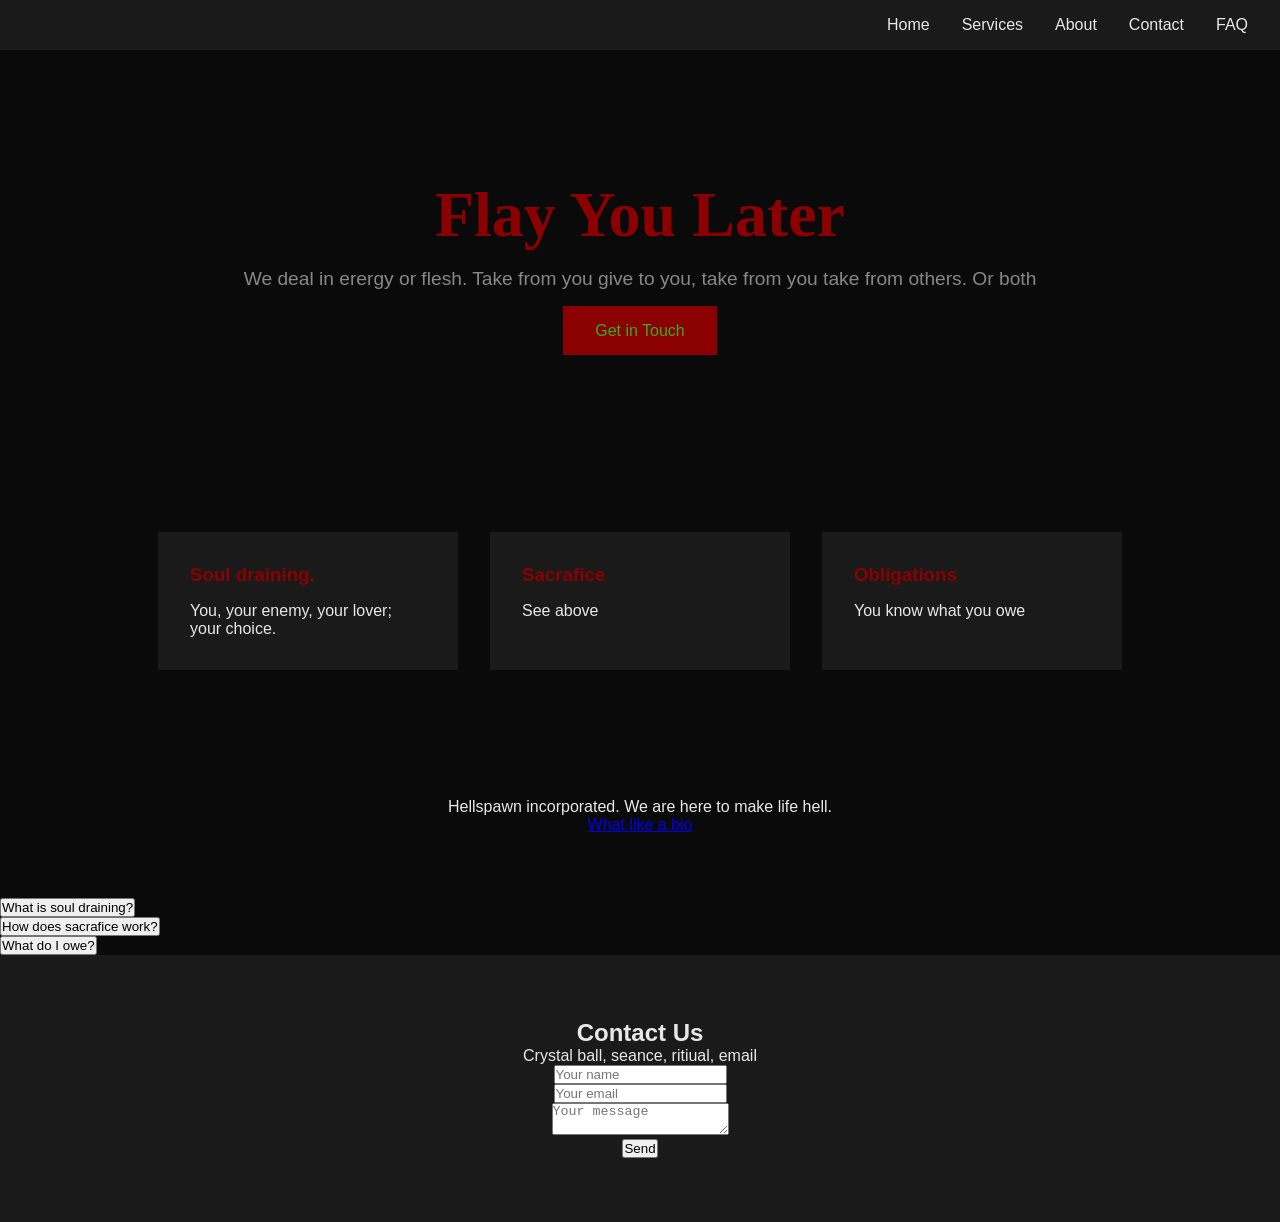
==== index.html @ a9ec4b79 "initial commit" ====
<!DOCTYPE html>
<html lang="en">
    <head>
        <meta charset="UTF-8">
        <meta name="viewport" content="width=device-width, initial-scale=1.0">
        <title>Flay You Later</title>
        <link href="https://fonts.googleapis.com/css2?family=Playfair+Display:wght@400;700&display=swap" rel="stylesheet">
        <link rel ="stylesheet" href="css/style.css">
        
    </head>
    <body>
        <header>
            <nav>
        <button class="nav-toggle" aria-label="Toggle navigation">☰</button>
        <a href="#hero">Home</a>
        <a href="#services">Services</a>
        <a href="#about">About</a>
        <a href="#contact">Contact</a>
        <a href="#faq">FAQ</a>
            </nav>
        </header>
        <main>
            <section id="hero">
                <h1>Flay You Later</h1>
                <p>We deal in erergy or flesh. Take from you give to you, take from you take from others. Or both</p>
                <a href="#contact">Get in Touch</a>

            </section>

            <section id="services">
                <div class="service-card"><h3>Soul draining.</h3>
                <p>You, your enemy, your lover; your choice.</p></div>
                <div class="service-card"><h3>Sacrafice</h3>
                <p>See above</p></div>
                <div class="service-card"><h3>Obligations</h3>
                <p>You know what you owe</p></div>
                
            </section>

            <section id="about">
                <p>Hellspawn incorporated. We are here to make life hell.</p>
                <a href="#contact">What like a bio</a>

            </section>
            <section id="faq">
                <div class="faq-item">
                    <button class="faq-question">What is soul draining?</button>
                    <div class="faq-answer">
                        <p>We extract energy from a target of your choice. Results vary.</p>
                    </div>
                </div>
                <div class="faq-item">
                    <button class="faq-question">How does sacrafice work?</button>
                    <div class="faq-answer">
                        <p>You bring the offering. We handle the ceremony</p>
                    </div>
                </div>
                <div class="faq-item">
                    <button class="faq-question">What do I owe?</button>
                    <div class="faq-answer">
                        <p>You already know. You felt it when you made the deal.</p>
                    </div>
                </div>
            </section>

            <section id="contact">
                <h2>Contact Us</h2>
                <p>Crystal ball, seance, ritiual, email</p>
                <form id="contact-form">
                    <input type="text" id="name" placeholder="Your name">
                    <p id="name-error"></p>
                    <input type="email" id="email" placeholder="Your email">
                    <p id="email-error"></p>
                    <textarea id="message" placeholder="Your message"></textarea>
                    <p id="message-error"></p>
                    <button type="submit">Send</button>
                </form>
                
            </section>
        </main>
        <footer>

        </footer>


        <script src="js/nav.js"></script>
        <script src="js/form.js"></script>
        <script src="js/accordion.js"></script>

    </body>
</html>
---- css/style.css ----
:root {
    --color-bg: #0a0a0a;
    --color-surface: #1a1a1a;
    --color-primary: #8b0000;
    --color-accent: #cc2200;
    --color-text: #e8e8e8;
    --color-text-muted: #888888;
    --font-heading: 'Georgia', serif;
    --font-body: 'Arial', serif;
    }

    * {
        margin: 0;
        padding: 0;
        box-sizing: border-box;
    }

    body {
        background-color: var(--color-bg);
        color: var(--color-text);
        font-family: var(--font-body);
    }

    nav {
        display: flex;
        justify-content: flex-end;
        padding: 1rem 2rem;
        background-color: var(--color-surface);
    }

    nav a {
        color: var(--color-text);
        text-decoration: none;
        margin-left: 2rem;
    }

    #hero {
        padding: 8rem 2rem;
        text-align: center;
    }

    #hero h1 {
        font-family: var(--font-heading);
        font-size: 4rem;
        color: var(--color-primary);
        margin-bottom: 1rem;
    }

    #hero p {
        font-size: 1.2rem;
        color: var(--color-text-muted);
        margin-bottom: 2rem;
    }

    #hero a {
        background-color: var(--color-primary);
        color: #39ac22;
        padding: 1rem 2rem;
        text-decoration: none;
    }

    #services {
        padding: 4rem 2rem;
        display: flex;
        justify-content: center;
        gap: 2rem;

    }

    .service-card {
        background-color: var(--color-surface);
        padding: 2rem;
        flex: 1;
        max-width: 300px;
    
    }

    .service-card h3 {
        color: var(--color-primary);
        margin-bottom: 1rem;
    }

    #about {
        padding: 4rem 2rem;
        text-align: center;
    }

    #contact {
        padding: 4rem 2rem;
        text-align: center;
        background-color: var(--color-surface);
    }

    .nav-toggle {
        display: none;
    }

    @media (max-width: 768px) {
        nav {
            justify-content: center;
        }

        #services {
            flex-direction: column;
            align-items: center;
        }

        .service-card {
            max-width: 100%;
            width: 100%;
        }
        .nav-toggle {
        display: block;
        background: none;
        border: none;
        color: var(--color-text);
        font-size: 1.5rem;
        cursor: pointer;
    }

    nav a {
        display: none;
    }

    nav.nav-open a {
        display: block;
    }
    }
.faq-answer {
    display: none;
}

.faq-answer.open {
    display:block;
}
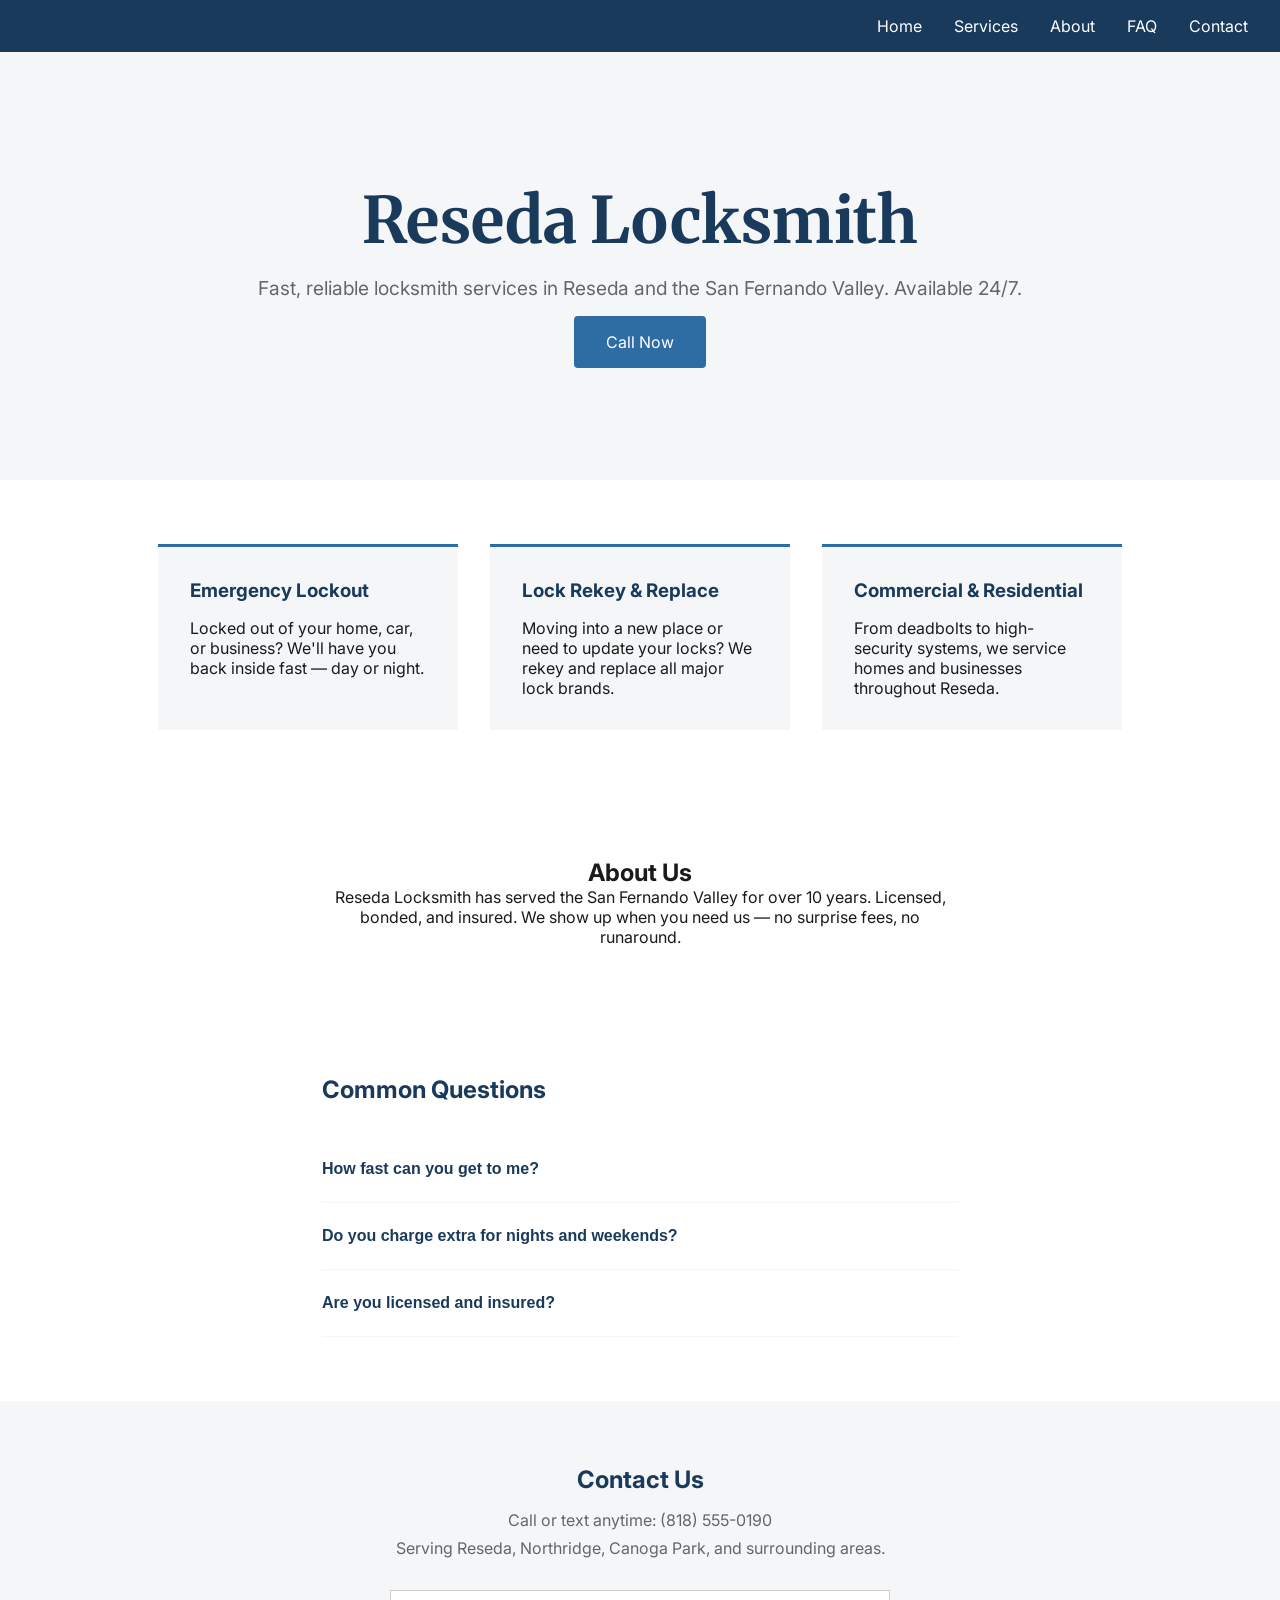
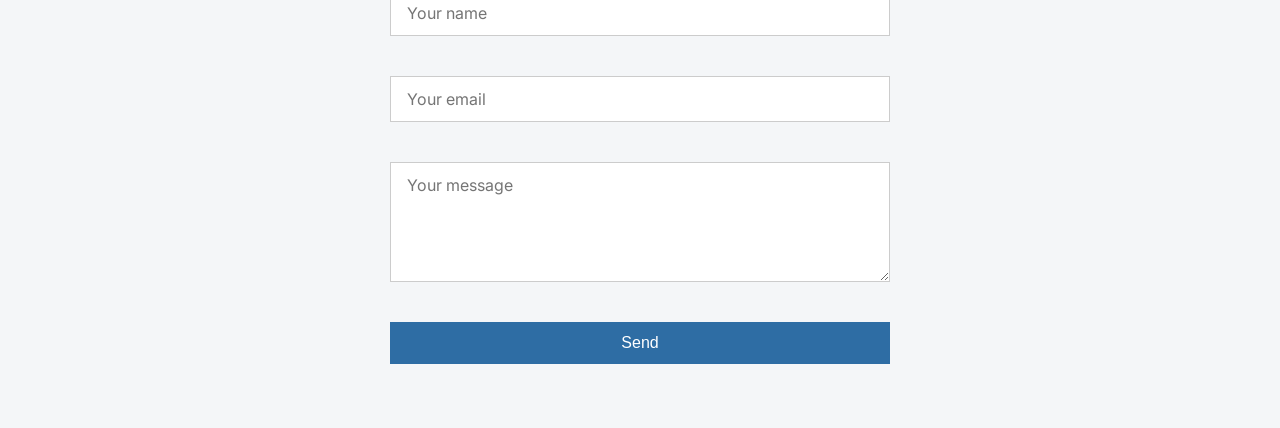
==== commit f4b26843: "fixing skeleton to professional" ====
--- a/index.html
+++ b/index.html
@@ -3,69 +3,74 @@
     <head>
         <meta charset="UTF-8">
         <meta name="viewport" content="width=device-width, initial-scale=1.0">
-        <title>Flay You Later</title>
-        <link href="https://fonts.googleapis.com/css2?family=Playfair+Display:wght@400;700&display=swap" rel="stylesheet">
-        <link rel ="stylesheet" href="css/style.css">
-        
+        <title>Reseda Locksmith</title>
+        <link href="https://fonts.googleapis.com/css2?family=Merriweather:wght@400;700&family=Inter:wght@400;700&display=swap" rel="stylesheet">
+        <link rel="stylesheet" href="css/style.css">
     </head>
     <body>
         <header>
             <nav>
-        <button class="nav-toggle" aria-label="Toggle navigation">☰</button>
-        <a href="#hero">Home</a>
-        <a href="#services">Services</a>
-        <a href="#about">About</a>
-        <a href="#contact">Contact</a>
-        <a href="#faq">FAQ</a>
+                <button class="nav-toggle" aria-label="Toggle navigation">☰</button>
+                <a href="#hero">Home</a>
+                <a href="#services">Services</a>
+                <a href="#about">About</a>
+                <a href="#faq">FAQ</a>
+                <a href="#contact">Contact</a>
             </nav>
         </header>
         <main>
             <section id="hero">
-                <h1>Flay You Later</h1>
-                <p>We deal in erergy or flesh. Take from you give to you, take from you take from others. Or both</p>
-                <a href="#contact">Get in Touch</a>
-
+                <h1>Reseda Locksmith</h1>
+                <p>Fast, reliable locksmith services in Reseda and the San Fernando Valley. Available 24/7.</p>
+                <a href="#contact">Call Now</a>
             </section>
 
             <section id="services">
-                <div class="service-card"><h3>Soul draining.</h3>
-                <p>You, your enemy, your lover; your choice.</p></div>
-                <div class="service-card"><h3>Sacrafice</h3>
-                <p>See above</p></div>
-                <div class="service-card"><h3>Obligations</h3>
-                <p>You know what you owe</p></div>
-                
+                <div class="service-card">
+                    <h3>Emergency Lockout</h3>
+                    <p>Locked out of your home, car, or business? We'll have you back inside fast — day or night.</p>
+                </div>
+                <div class="service-card">
+                    <h3>Lock Rekey & Replace</h3>
+                    <p>Moving into a new place or need to update your locks? We rekey and replace all major lock brands.</p>
+                </div>
+                <div class="service-card">
+                    <h3>Commercial & Residential</h3>
+                    <p>From deadbolts to high-security systems, we service homes and businesses throughout Reseda.</p>
+                </div>
             </section>
 
             <section id="about">
-                <p>Hellspawn incorporated. We are here to make life hell.</p>
-                <a href="#contact">What like a bio</a>
+                <h2>About Us</h2>
+                <p>Reseda Locksmith has served the San Fernando Valley for over 10 years. Licensed, bonded, and insured. We show up when you need us — no surprise fees, no runaround.</p>
+            </section>
 
-            </section>
             <section id="faq">
+                <h2>Common Questions</h2>
                 <div class="faq-item">
-                    <button class="faq-question">What is soul draining?</button>
+                    <button class="faq-question">How fast can you get to me?</button>
                     <div class="faq-answer">
-                        <p>We extract energy from a target of your choice. Results vary.</p>
+                        <p>Most jobs in Reseda we reach within 20–30 minutes.</p>
                     </div>
                 </div>
                 <div class="faq-item">
-                    <button class="faq-question">How does sacrafice work?</button>
+                    <button class="faq-question">Do you charge extra for nights and weekends?</button>
                     <div class="faq-answer">
-                        <p>You bring the offering. We handle the ceremony</p>
+                        <p>We quote the price upfront before any work begins. No surprise fees.</p>
                     </div>
                 </div>
                 <div class="faq-item">
-                    <button class="faq-question">What do I owe?</button>
+                    <button class="faq-question">Are you licensed and insured?</button>
                     <div class="faq-answer">
-                        <p>You already know. You felt it when you made the deal.</p>
+                        <p>Yes. Licensed, bonded, and insured in the state of California.</p>
                     </div>
                 </div>
             </section>
 
             <section id="contact">
                 <h2>Contact Us</h2>
-                <p>Crystal ball, seance, ritiual, email</p>
+                <p>Call or text anytime: (818) 555-0190</p>
+                <p>Serving Reseda, Northridge, Canoga Park, and surrounding areas.</p>
                 <form id="contact-form">
                     <input type="text" id="name" placeholder="Your name">
                     <p id="name-error"></p>
@@ -75,17 +80,13 @@
                     <p id="message-error"></p>
                     <button type="submit">Send</button>
                 </form>
-                
             </section>
         </main>
         <footer>
-
         </footer>
-
 
         <script src="js/nav.js"></script>
         <script src="js/form.js"></script>
         <script src="js/accordion.js"></script>
-
     </body>
 </html>
--- a/css/style.css
+++ b/css/style.css
@@ -1,119 +1,204 @@
 :root {
-    --color-bg: #0a0a0a;
-    --color-surface: #1a1a1a;
-    --color-primary: #8b0000;
-    --color-accent: #cc2200;
-    --color-text: #e8e8e8;
-    --color-text-muted: #888888;
-    --font-heading: 'Georgia', serif;
-    --font-body: 'Arial', serif;
-    }
-
-    * {
-        margin: 0;
-        padding: 0;
-        box-sizing: border-box;
-    }
-
-    body {
-        background-color: var(--color-bg);
-        color: var(--color-text);
-        font-family: var(--font-body);
-    }
-
+    --color-bg: #ffffff;
+    --color-surface: #f4f6f8;
+    --color-primary: #1a3a5c;
+    --color-accent: #2e6da4;
+    --color-text: #1a1a1a;
+    --color-text-muted: #666666;
+    --font-heading: 'Merriweather', serif;
+    --font-body: 'Inter', sans-serif;
+}
+
+* {
+    margin: 0;
+    padding: 0;
+    box-sizing: border-box;
+}
+
+body {
+    background-color: var(--color-bg);
+    color: var(--color-text);
+    font-family: var(--font-body);
+}
+
+nav {
+    display: flex;
+    justify-content: flex-end;
+    padding: 1rem 2rem;
+    background-color: var(--color-primary);
+}
+
+nav a {
+    color: #ffffff;
+    text-decoration: none;
+    margin-left: 2rem;
+}
+
+#hero {
+    padding: 8rem 2rem;
+    text-align: center;
+    background-color: var(--color-surface);
+}
+
+#hero h1 {
+    font-family: var(--font-heading);
+    font-size: 4rem;
+    color: var(--color-primary);
+    margin-bottom: 1rem;
+}
+
+#hero p {
+    font-size: 1.2rem;
+    color: var(--color-text-muted);
+    margin-bottom: 2rem;
+}
+
+#hero a {
+    background-color: var(--color-accent);
+    color: #ffffff;
+    padding: 1rem 2rem;
+    text-decoration: none;
+    border-radius: 4px;
+}
+
+#services {
+    padding: 4rem 2rem;
+    display: flex;
+    justify-content: center;
+    gap: 2rem;
+}
+
+.service-card {
+    background-color: var(--color-surface);
+    padding: 2rem;
+    flex: 1;
+    max-width: 300px;
+    border-top: 3px solid var(--color-accent);
+}
+
+.service-card h3 {
+    color: var(--color-primary);
+    margin-bottom: 1rem;
+}
+
+#about {
+    padding: 4rem 2rem;
+    text-align: center;
+    max-width: 700px;
+    margin: 0 auto;
+}
+
+#faq {
+    padding: 4rem 2rem;
+    max-width: 700px;
+    margin: 0 auto;
+}
+
+#faq h2 {
+    color: var(--color-primary);
+    margin-bottom: 2rem;
+}
+
+.faq-item {
+    border-bottom: 1px solid var(--color-surface);
+    padding: 1rem 0;
+}
+
+.faq-question {
+    background: none;
+    border: none;
+    font-size: 1rem;
+    font-weight: 600;
+    color: var(--color-primary);
+    cursor: pointer;
+    text-align: left;
+    width: 100%;
+    padding: 0.5rem 0;
+}
+
+.faq-answer {
+    display: none;
+    padding: 0.5rem 0 1rem 0;
+    color: var(--color-text-muted);
+}
+
+.faq-answer.open {
+    display: block;
+}
+
+#contact {
+    padding: 4rem 2rem;
+    text-align: center;
+    background-color: var(--color-surface);
+}
+
+#contact h2 {
+    color: var(--color-primary);
+    margin-bottom: 1rem;
+}
+
+#contact p {
+    margin-bottom: 0.5rem;
+    color: var(--color-text-muted);
+}
+
+#contact form {
+    margin-top: 2rem;
+    display: flex;
+    flex-direction: column;
+    gap: 1rem;
+    max-width: 500px;
+    margin-left: auto;
+    margin-right: auto;
+}
+
+#contact input,
+#contact textarea {
+    padding: 0.75rem 1rem;
+    border: 1px solid #cccccc;
+    font-family: var(--font-body);
+    font-size: 1rem;
+}
+
+#contact textarea {
+    height: 120px;
+    resize: vertical;
+}
+
+#contact button {
+    background-color: var(--color-accent);
+    color: #ffffff;
+    padding: 0.75rem;
+    border: none;
+    font-size: 1rem;
+    cursor: pointer;
+}
+
+.nav-toggle {
+    display: none;
+}
+
+@media (max-width: 768px) {
     nav {
-        display: flex;
-        justify-content: flex-end;
-        padding: 1rem 2rem;
-        background-color: var(--color-surface);
-    }
-
-    nav a {
-        color: var(--color-text);
-        text-decoration: none;
-        margin-left: 2rem;
-    }
-
-    #hero {
-        padding: 8rem 2rem;
-        text-align: center;
-    }
-
-    #hero h1 {
-        font-family: var(--font-heading);
-        font-size: 4rem;
-        color: var(--color-primary);
-        margin-bottom: 1rem;
-    }
-
-    #hero p {
-        font-size: 1.2rem;
-        color: var(--color-text-muted);
-        margin-bottom: 2rem;
-    }
-
-    #hero a {
-        background-color: var(--color-primary);
-        color: #39ac22;
-        padding: 1rem 2rem;
-        text-decoration: none;
+        justify-content: space-between;
+        align-items: center;
     }
 
     #services {
-        padding: 4rem 2rem;
-        display: flex;
-        justify-content: center;
-        gap: 2rem;
-
+        flex-direction: column;
+        align-items: center;
     }
 
     .service-card {
-        background-color: var(--color-surface);
-        padding: 2rem;
-        flex: 1;
-        max-width: 300px;
-    
-    }
-
-    .service-card h3 {
-        color: var(--color-primary);
-        margin-bottom: 1rem;
-    }
-
-    #about {
-        padding: 4rem 2rem;
-        text-align: center;
-    }
-
-    #contact {
-        padding: 4rem 2rem;
-        text-align: center;
-        background-color: var(--color-surface);
+        max-width: 100%;
+        width: 100%;
     }
 
     .nav-toggle {
-        display: none;
-    }
-
-    @media (max-width: 768px) {
-        nav {
-            justify-content: center;
-        }
-
-        #services {
-            flex-direction: column;
-            align-items: center;
-        }
-
-        .service-card {
-            max-width: 100%;
-            width: 100%;
-        }
-        .nav-toggle {
         display: block;
         background: none;
         border: none;
-        color: var(--color-text);
+        color: #ffffff;
         font-size: 1.5rem;
         cursor: pointer;
     }
@@ -124,13 +209,6 @@
 
     nav.nav-open a {
         display: block;
-    }
-    }
-.faq-answer {
-    display: none;
-}
-
-.faq-answer.open {
-    display:block;
-}
-    +        margin: 0.5rem 0;
+    }
+}
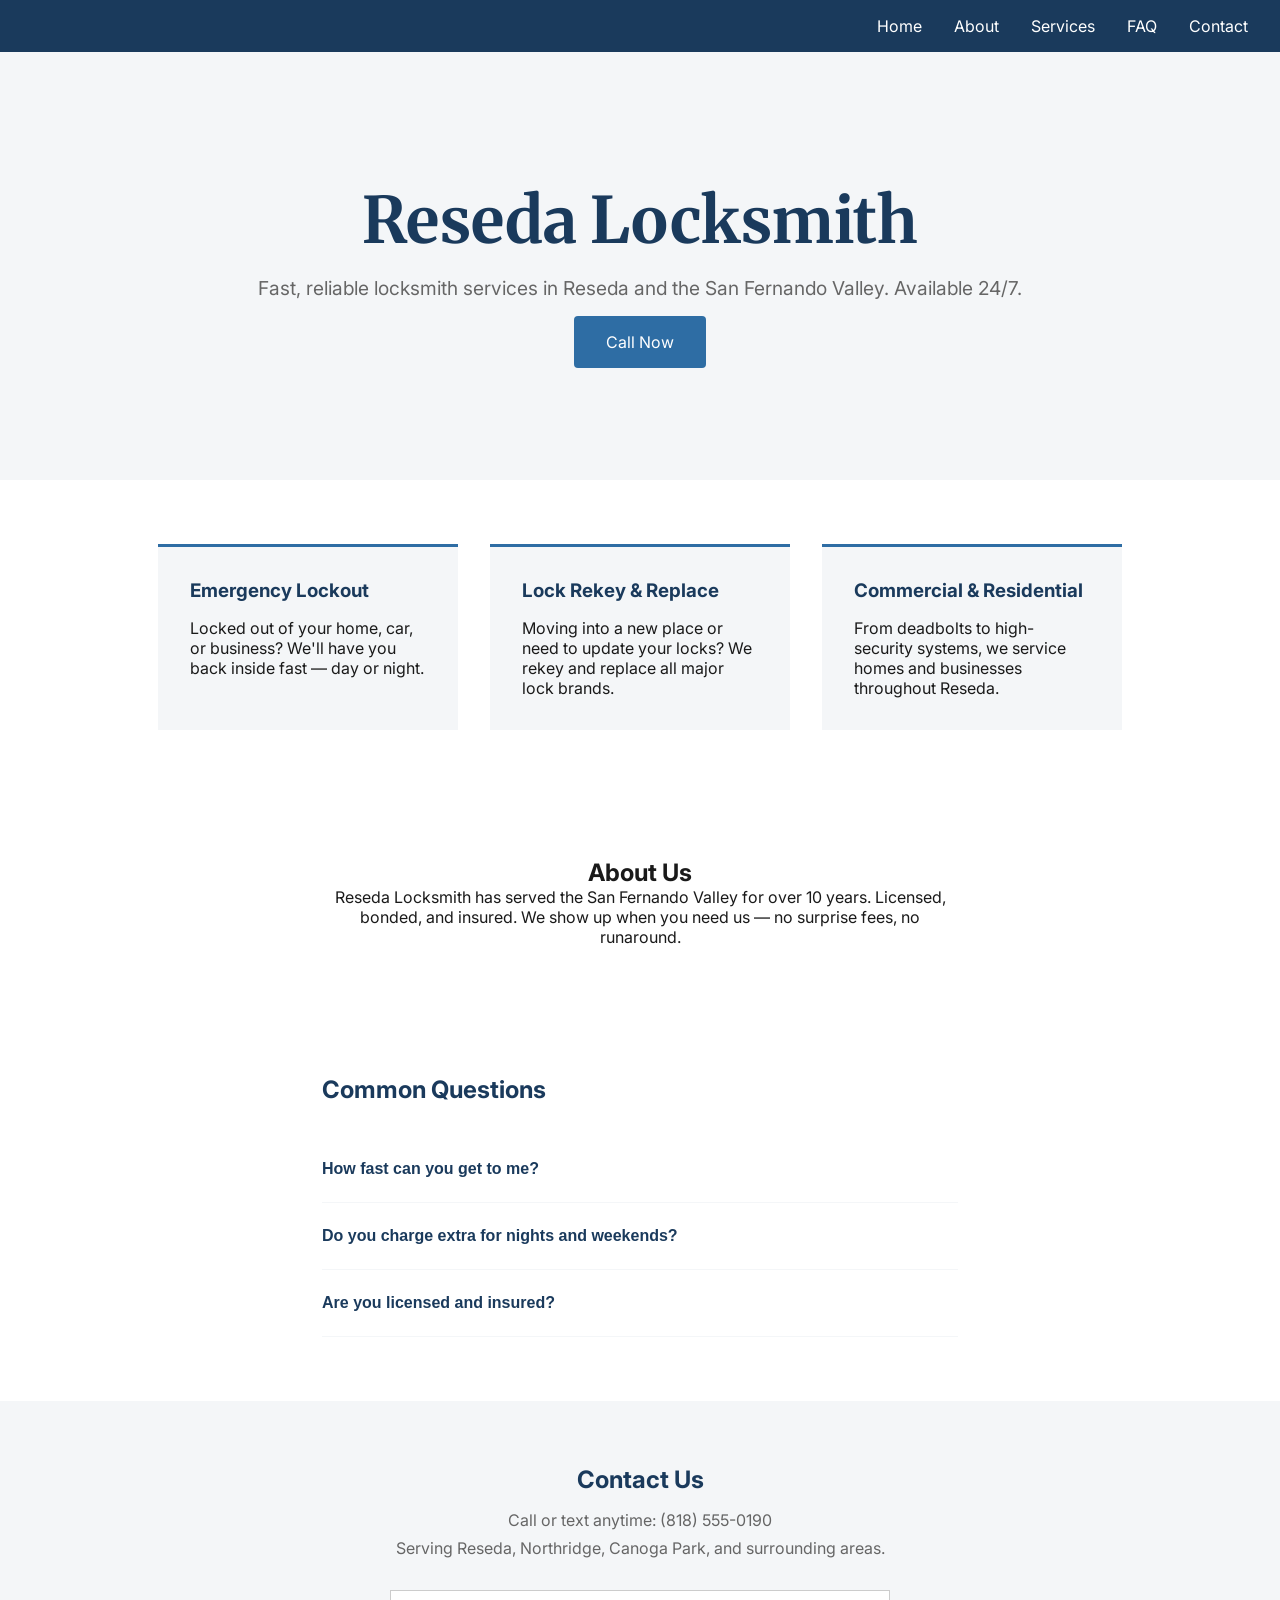
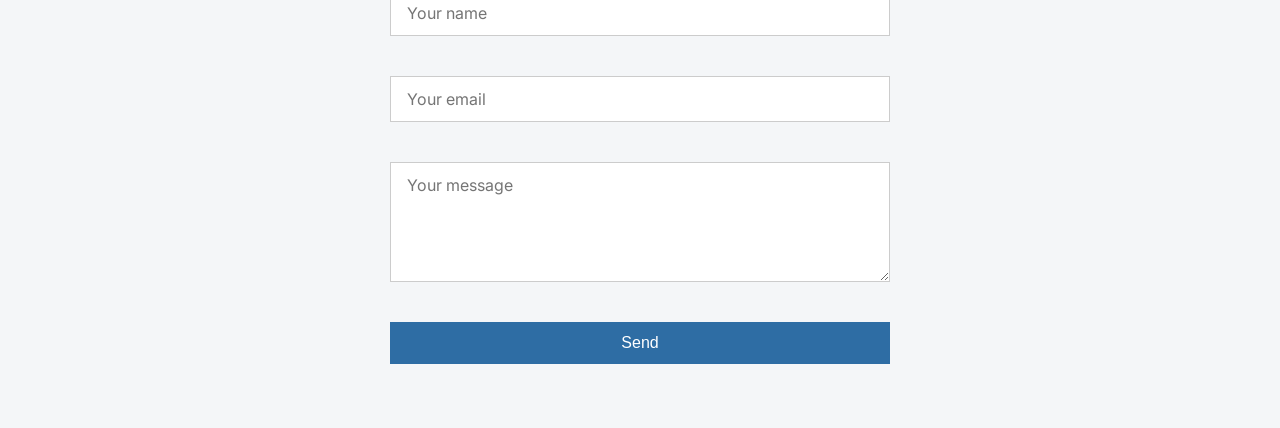
==== commit 50bf4a68: "skeleton with pages" ====
--- a/index.html
+++ b/index.html
@@ -11,11 +11,11 @@
         <header>
             <nav>
                 <button class="nav-toggle" aria-label="Toggle navigation">☰</button>
-                <a href="#hero">Home</a>
-                <a href="#services">Services</a>
-                <a href="#about">About</a>
-                <a href="#faq">FAQ</a>
-                <a href="#contact">Contact</a>
+                <a href="index.html">Home</a>
+                <a href="pages/about.html">About</a>
+                <a href="pages/services.html">Services</a>
+                <a href="pages/faq.html">FAQ</a>
+                <a href="pages/contact.html">Contact</a>
             </nav>
         </header>
         <main>
--- a/css/style.css
+++ b/css/style.css
@@ -211,4 +211,197 @@
         display: block;
         margin: 0.5rem 0;
     }
-}+}
+
+
+/* =============================
+   ABOUT PAGE
+   ============================= */
+
+/* About — Page Hero */
+#about-hero {
+    padding: 6rem 2rem;
+    text-align: center;
+    background-color: var(--color-primary);
+}
+
+#about-hero h1 {
+    font-family: var(--font-heading);
+    font-size: 3rem;
+    color: #ffffff;
+    margin-bottom: 1rem;
+}
+
+#about-hero p {
+    font-size: 1.2rem;
+    color: #ffffffcc;
+}
+
+/* About — Our Story */
+#our-story {
+    padding: 4rem 2rem;
+    max-width: 700px;
+    margin: 0 auto;
+}
+
+#our-story h2 {
+    font-family: var(--font-heading);
+    color: var(--color-primary);
+    margin-bottom: 1.5rem;
+}
+
+#our-story p {
+    color: var(--color-text-muted);
+    line-height: 1.8;
+    margin-bottom: 1rem;
+}
+
+/* About — Why Us */
+#why-us {
+    padding: 4rem 2rem;
+    background-color: var(--color-surface);
+    display: flex;
+    justify-content: center;
+    gap: 2rem;
+}
+
+@media (max-width: 768px) {
+    #why-us {
+        flex-direction: column;
+        align-items: center;
+    }
+}
+
+/* =============================
+   SERVICES PAGE
+   ============================= */
+
+/* Services — Page Hero */
+#services-hero {
+    padding: 6rem 2rem;
+    text-align: center;
+    background-color: var(--color-primary);
+}
+
+#services-hero h1 {
+    font-family: var(--font-heading);
+    font-size: 3rem;
+    color: #ffffff;
+    margin-bottom: 1rem;
+}
+
+#services-hero p {
+    font-size: 1.2rem;
+    color: #ffffffcc;
+}
+
+/* Services — Detail Cards */
+#services-detail {
+    padding: 4rem 2rem;
+    max-width: 800px;
+    margin: 0 auto;
+    display: flex;
+    flex-direction: column;
+    gap: 2rem;
+}
+
+.service-detail-card {
+    background-color: var(--color-surface);
+    padding: 2rem;
+    border-left: 4px solid var(--color-accent);
+}
+
+.service-detail-card h2 {
+    font-family: var(--font-heading);
+    color: var(--color-primary);
+    margin-bottom: 1rem;
+}
+
+.service-detail-card p {
+    color: var(--color-text-muted);
+    line-height: 1.8;
+}
+
+/* =============================
+   END SERVICES PAGE
+   ============================= */
+
+   /* =============================
+   FAQ PAGE
+   ============================= */
+
+/* FAQ — Page Hero */
+#faq-hero {
+    padding: 6rem 2rem;
+    text-align: center;
+    background-color: var(--color-primary);
+}
+
+#faq-hero h1 {
+    font-family: var(--font-heading);
+    font-size: 3rem;
+    color: #ffffff;
+    margin-bottom: 1rem;
+}
+
+#faq-hero p {
+    font-size: 1.2rem;
+    color: #ffffffcc;
+}
+
+/* FAQ — Questions */
+#faq {
+    padding: 4rem 2rem;
+    max-width: 700px;
+    margin: 0 auto;
+}
+
+/* =============================
+   END FAQ PAGE
+   ============================= */
+
+   /* =============================
+   CONTACT PAGE
+   ============================= */
+
+/* Contact — Page Hero */
+#contact-hero {
+    padding: 6rem 2rem;
+    text-align: center;
+    background-color: var(--color-primary);
+}
+
+#contact-hero h1 {
+    font-family: var(--font-heading);
+    font-size: 3rem;
+    color: #ffffff;
+    margin-bottom: 1rem;
+}
+
+#contact-hero p {
+    font-size: 1.2rem;
+    color: #ffffffcc;
+}
+
+/* Contact — Info Block */
+#contact-info {
+    padding: 3rem 2rem;
+    max-width: 700px;
+    margin: 0 auto;
+    text-align: center;
+}
+
+#contact-info h2 {
+    font-family: var(--font-heading);
+    color: var(--color-primary);
+    margin-bottom: 1.5rem;
+}
+
+#contact-info p {
+    color: var(--color-text-muted);
+    line-height: 2;
+}
+
+/* =============================
+   END CONTACT PAGE
+   ============================= */
